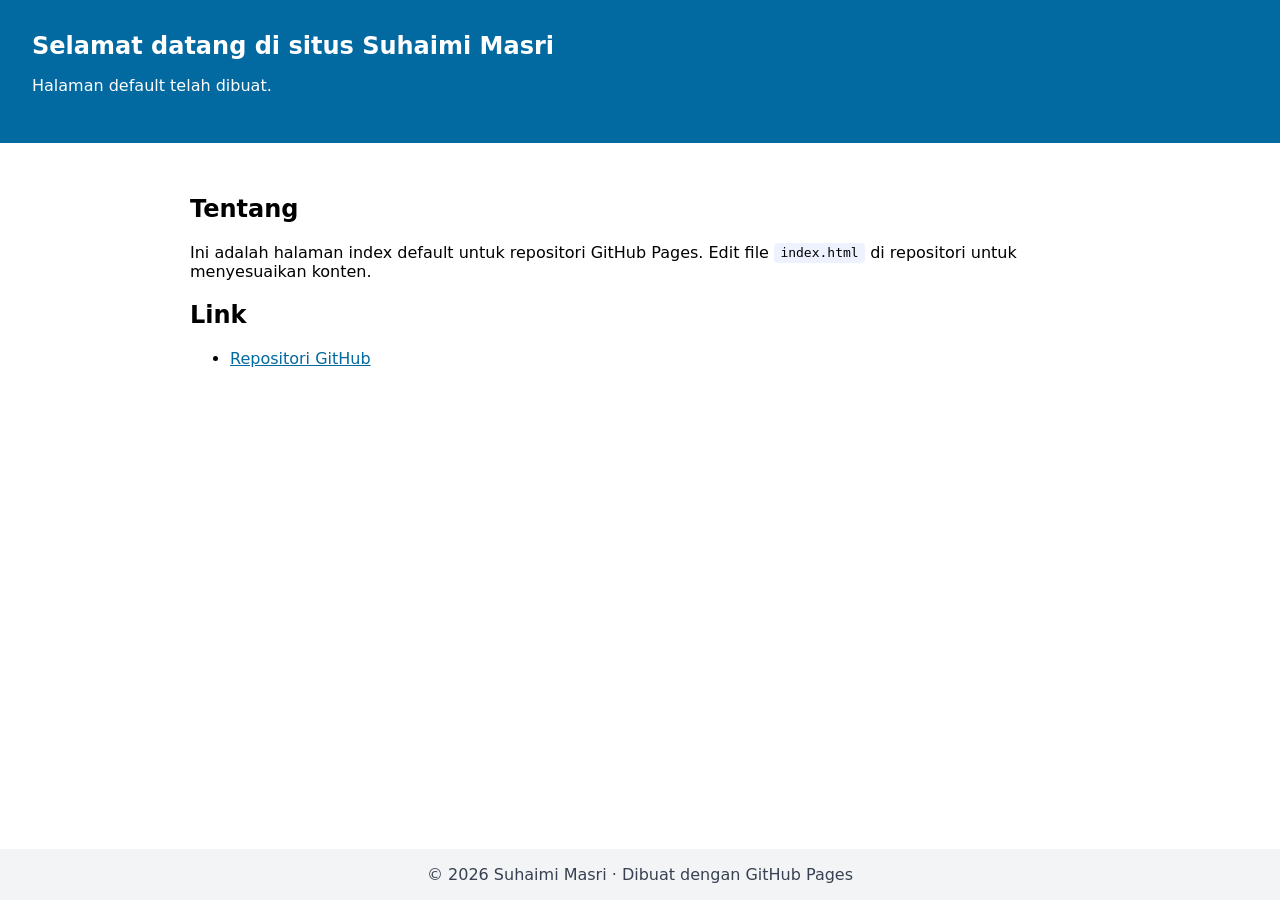
==== index.html @ 36850cec "Create default index.html" ====
<!doctype html>
<html lang="id">
<head>
  <meta charset="utf-8">
  <meta name="viewport" content="width=device-width,initial-scale=1">
  <title>Suhaimi Masri — Situs Pribadi</title>
  <meta name="description" content="Situs pribadi Suhaimi Masri.">
  <style>
    :root{color-scheme:light dark}
    body{font-family:system-ui,-apple-system,Segoe UI,Roboto,"Helvetica Neue",Arial,\"Noto Sans\",sans-serif;margin:0;display:flex;min-height:100vh;flex-direction:column}
    header{background:#0369a1;color:#fff;padding:2rem}
    header h1{margin:0;font-size:1.5rem}
    main{flex:1;padding:2rem;max-width:900px;margin:0 auto}
    footer{background:#f3f4f6;padding:1rem;text-align:center;color:#374151}
    a{color:#0369a1}
    code{background:#eef2ff;padding:0.15rem 0.4rem;border-radius:4px}
  </style>
</head>
<body>
  <header>
    <h1>Selamat datang di situs Suhaimi Masri</h1>
    <p>Halaman default telah dibuat.</p>
  </header>

  <main>
    <section>
      <h2>Tentang</h2>
      <p>Ini adalah halaman index default untuk repositori GitHub Pages. Edit file <code>index.html</code> di repositori untuk menyesuaikan konten.</p>
    </section>

    <section>
      <h2>Link</h2>
      <ul>
        <li><a href="https://github.com/suhaimi-masri-ent/suhaimi-masri-ent.github.io" target="_blank" rel="noopener">Repositori GitHub</a></li>
      </ul>
    </section>
  </main>

  <footer>&copy; <span id="year"></span> Suhaimi Masri · Dibuat dengan GitHub Pages</footer>
  <script>document.getElementById('year').textContent = new Date().getFullYear();</script>
</body>
</html>
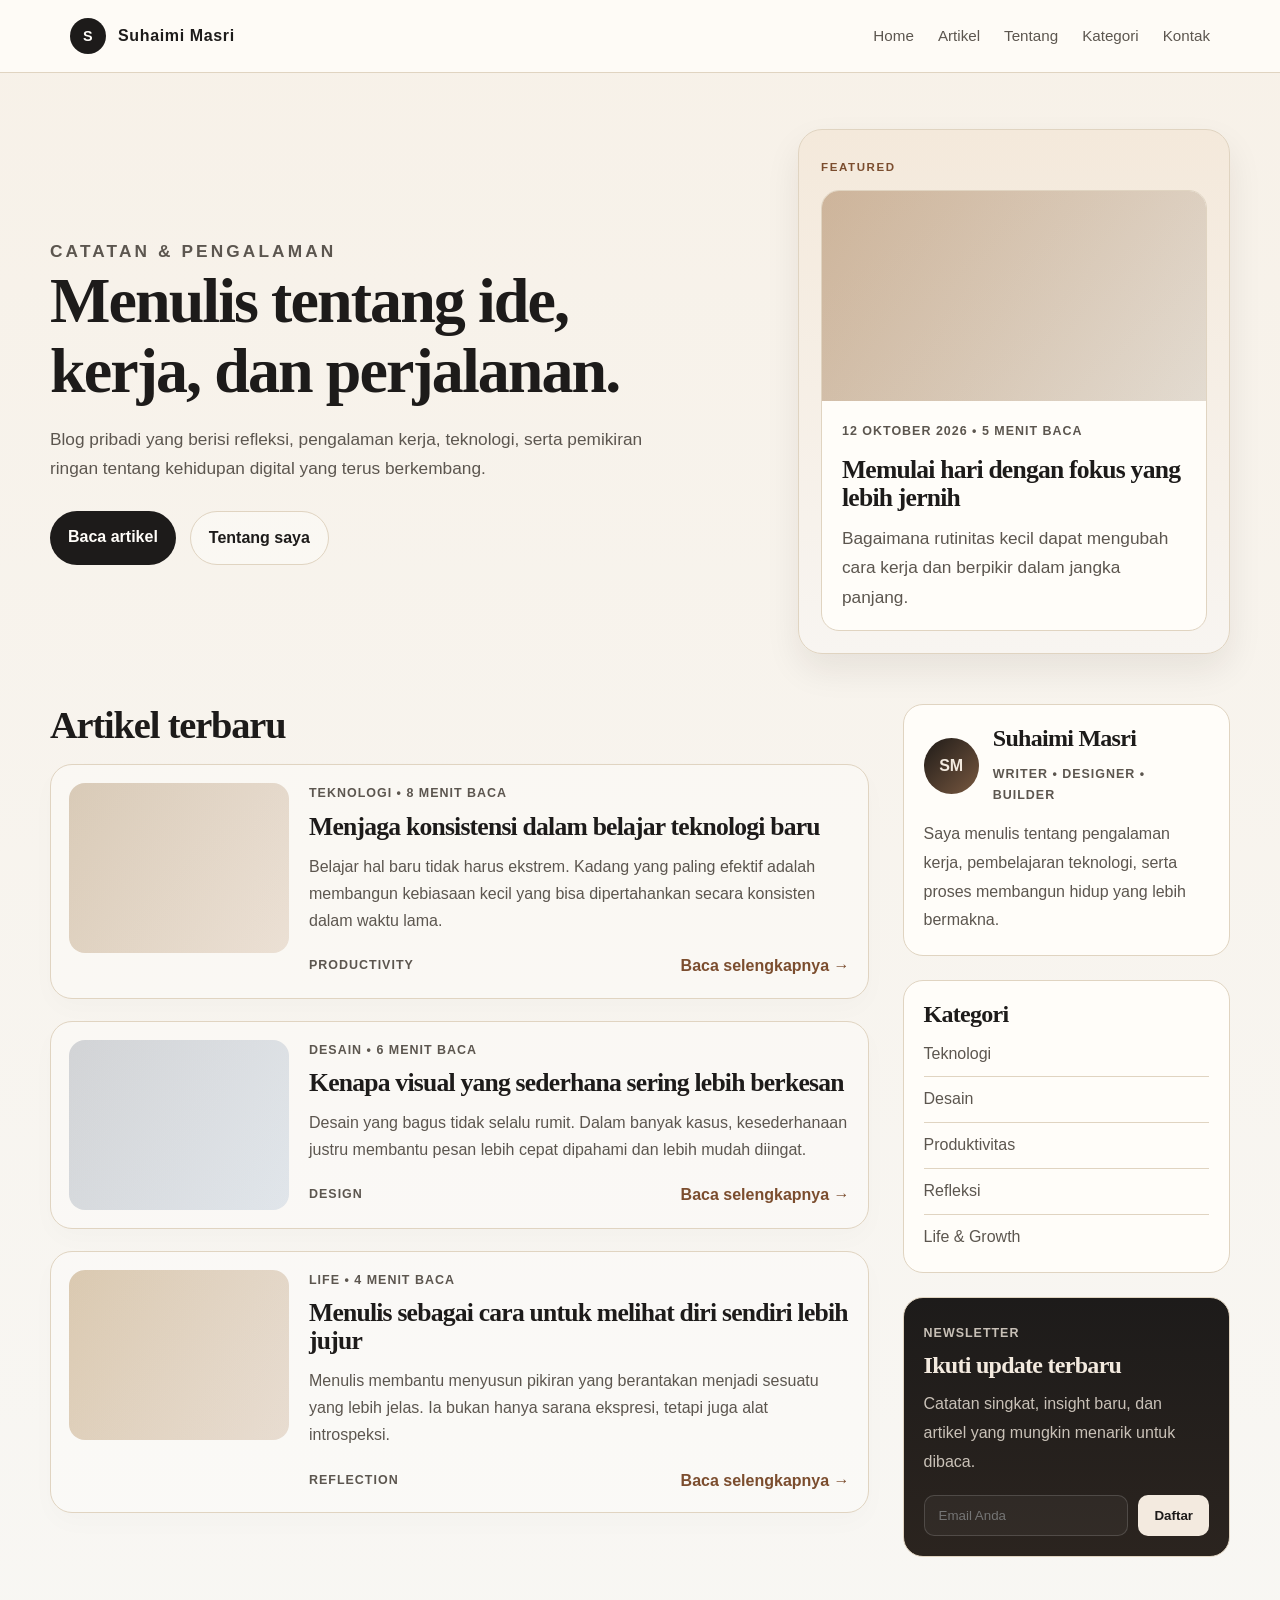
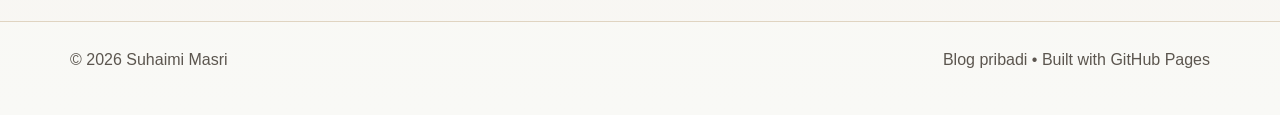
==== commit c0deaf33: "Update the GitHub Pages homepage to a blog-style layout and design." ====
--- a/index.html
+++ b/index.html
@@ -3,40 +3,592 @@
 <head>
   <meta charset="utf-8">
   <meta name="viewport" content="width=device-width,initial-scale=1">
-  <title>Suhaimi Masri — Situs Pribadi</title>
-  <meta name="description" content="Situs pribadi Suhaimi Masri.">
+  <title>Suhaimi Masri | Blog</title>
+  <meta name="description" content="Blog pribadi Suhaimi Masri — catatan, pengalaman, dan pemikiran tentang teknologi, desain, dan kehidupan digital.">
   <style>
-    :root{color-scheme:light dark}
-    body{font-family:system-ui,-apple-system,Segoe UI,Roboto,"Helvetica Neue",Arial,\"Noto Sans\",sans-serif;margin:0;display:flex;min-height:100vh;flex-direction:column}
-    header{background:#0369a1;color:#fff;padding:2rem}
-    header h1{margin:0;font-size:1.5rem}
-    main{flex:1;padding:2rem;max-width:900px;margin:0 auto}
-    footer{background:#f3f4f6;padding:1rem;text-align:center;color:#374151}
-    a{color:#0369a1}
-    code{background:#eef2ff;padding:0.15rem 0.4rem;border-radius:4px}
+    :root {
+      --bg: #f5f0e8;
+      --paper: #fffdf9;
+      --panel: #f0e6d8;
+      --card: #fffaf4;
+      --ink: #1d1b1a;
+      --muted: #5c564f;
+      --line: #e0d4c1;
+      --accent: #a86a3d;
+      --accent-strong: #7b4d2e;
+      --shadow: rgba(36, 26, 19, 0.08);
+    }
+
+    * { box-sizing: border-box; }
+    html { scroll-behavior: smooth; }
+    body {
+      margin: 0;
+      font-family: "Segoe UI", Arial, sans-serif;
+      background: linear-gradient(180deg, #f7f1e8 0%, #f8f7f4 100%);
+      color: var(--ink);
+      line-height: 1.7;
+    }
+
+    a {
+      color: inherit;
+      text-decoration: none;
+    }
+
+    img {
+      max-width: 100%;
+      display: block;
+    }
+
+    .container {
+      max-width: 1180px;
+      margin: 0 auto;
+      padding: 0 20px;
+    }
+
+    .topbar {
+      position: sticky;
+      top: 0;
+      z-index: 20;
+      background: rgba(255, 253, 249, 0.82);
+      backdrop-filter: blur(10px);
+      border-bottom: 1px solid var(--line);
+    }
+
+    .topbar-inner {
+      max-width: 1180px;
+      margin: 0 auto;
+      padding: 18px 20px;
+      display: flex;
+      align-items: center;
+      justify-content: space-between;
+      gap: 20px;
+    }
+
+    .brand {
+      display: flex;
+      align-items: center;
+      gap: 12px;
+      font-weight: 700;
+      letter-spacing: 0.04em;
+    }
+
+    .brand-mark {
+      width: 36px;
+      height: 36px;
+      display: grid;
+      place-items: center;
+      border-radius: 50%;
+      background: var(--ink);
+      color: var(--paper);
+      font-size: 0.9rem;
+    }
+
+    .nav {
+      display: flex;
+      align-items: center;
+      gap: 24px;
+      color: var(--muted);
+      font-size: 0.95rem;
+      flex-wrap: wrap;
+    }
+
+    .nav a:hover {
+      color: var(--ink);
+    }
+
+    .btn {
+      padding: 12px 18px;
+      border-radius: 999px;
+      font-weight: 600;
+      transition: 0.2s ease;
+      display: inline-block;
+    }
+
+    .btn-primary {
+      background: var(--ink);
+      color: var(--paper);
+    }
+
+    .btn-primary:hover {
+      background: var(--accent-strong);
+    }
+
+    .hero {
+      padding: 56px 0 32px;
+    }
+
+    .hero-inner {
+      display: grid;
+      grid-template-columns: 1.5fr 0.9fr;
+      gap: 28px;
+      align-items: center;
+    }
+
+    .eyebrow {
+      margin: 0 0 18px;
+      letter-spacing: 0.18em;
+      text-transform: uppercase;
+      color: var(--accent-strong);
+      font-size: 0.72rem;
+      font-weight: 700;
+    }
+
+    h1, h2, h3 {
+      font-family: Georgia, "Times New Roman", serif;
+      margin: 0;
+      line-height: 1.1;
+      letter-spacing: -0.03em;
+    }
+
+    .hero h1 {
+      font-size: clamp(2.8rem, 5vw, 5rem);
+      max-width: 640px;
+    }
+
+    .hero p {
+      color: var(--muted);
+      font-size: 1.08rem;
+      max-width: 600px;
+      margin: 18px 0 0;
+    }
+
+    .hero-actions {
+      display: flex;
+      gap: 14px;
+      margin-top: 28px;
+      flex-wrap: wrap;
+    }
+
+    .hero-card {
+      background: linear-gradient(180deg, #f4e9db 0%, #f8f5f1 100%);
+      border: 1px solid var(--line);
+      border-radius: 24px;
+      padding: 22px;
+      box-shadow: 0 16px 35px var(--shadow);
+    }
+
+    .mini-label {
+      display: inline-block;
+      font-size: 0.72rem;
+      text-transform: uppercase;
+      letter-spacing: 0.14em;
+      color: var(--accent-strong);
+      font-weight: 700;
+      margin-bottom: 12px;
+    }
+
+    .featured-box {
+      background: var(--paper);
+      border: 1px solid var(--line);
+      border-radius: 18px;
+      overflow: hidden;
+    }
+
+    .featured-thumb {
+      height: 210px;
+      background:
+        linear-gradient(135deg, rgba(168, 106, 61, 0.2), rgba(33, 29, 25, 0.06)),
+        linear-gradient(120deg, #d7c7b2, #efe7dc);
+    }
+
+    .featured-copy {
+      padding: 20px 20px 18px;
+    }
+
+    .featured-copy .meta,
+    .post-meta,
+    .tag {
+      color: var(--muted);
+      font-size: 0.78rem;
+      letter-spacing: 0.08em;
+      text-transform: uppercase;
+      font-weight: 700;
+    }
+
+    .featured-copy h3 {
+      margin-top: 14px;
+      font-size: clamp(1.5rem, 2vw, 2.1rem);
+    }
+
+    .featured-copy p {
+      margin: 12px 0 0;
+      color: var(--muted);
+    }
+
+    .main-grid {
+      display: grid;
+      grid-template-columns: minmax(0, 2fr) minmax(260px, 0.8fr);
+      gap: 34px;
+      padding: 18px 0 64px;
+    }
+
+    .section-title {
+      display: flex;
+      align-items: center;
+      justify-content: space-between;
+      gap: 16px;
+      margin-bottom: 18px;
+    }
+
+    .section-title h2 {
+      font-size: clamp(1.8rem, 3vw, 2.6rem);
+    }
+
+    .posts {
+      display: grid;
+      gap: 22px;
+    }
+
+    .post {
+      display: grid;
+      grid-template-columns: 220px minmax(0, 1fr);
+      gap: 20px;
+      padding: 18px;
+      border: 1px solid var(--line);
+      background: rgba(255,255,255,0.3);
+      border-radius: 22px;
+      box-shadow: 0 10px 26px rgba(28, 18, 11, 0.02);
+    }
+
+    .post-thumb {
+      height: 170px;
+      border-radius: 16px;
+      background: linear-gradient(135deg, rgba(122,82,54,0.12), rgba(190,146,109,0.16)),
+      linear-gradient(120deg, #e6dbc9, #f4efe8);
+      overflow: hidden;
+    }
+
+    .post-content h3 {
+      font-size: clamp(1.5rem, 2vw, 2rem);
+      margin-top: 8px;
+    }
+
+    .post-content p {
+      margin: 12px 0 0;
+      color: var(--muted);
+    }
+
+    .post-footer {
+      display: flex;
+      justify-content: space-between;
+      align-items: center;
+      gap: 12px;
+      margin-top: 18px;
+      flex-wrap: wrap;
+    }
+
+    .read-more {
+      color: var(--accent-strong);
+      font-weight: 700;
+    }
+
+    .sidebar {
+      display: grid;
+      gap: 24px;
+      align-content: start;
+    }
+
+    .widget {
+      background: var(--paper);
+      border: 1px solid var(--line);
+      border-radius: 20px;
+      padding: 20px;
+    }
+
+    .widget h3 {
+      font-size: 1.5rem;
+      margin-bottom: 12px;
+    }
+
+    .profile {
+      display: flex;
+      gap: 14px;
+      align-items: center;
+      margin-bottom: 14px;
+    }
+
+    .avatar {
+      width: 56px;
+      height: 56px;
+      border-radius: 50%;
+      display: grid;
+      place-items: center;
+      background: linear-gradient(135deg, #1f1b18, #785840);
+      color: #f3eadf;
+      font-weight: 700;
+    }
+
+    .widget p,
+    .widget li {
+      color: var(--muted);
+      margin: 0;
+      line-height: 1.8;
+    }
+
+    .widget ul {
+      list-style: none;
+      padding: 0;
+      margin: 12px 0 0;
+      display: grid;
+      gap: 8px;
+    }
+
+    .widget li {
+      border-bottom: 1px solid var(--line);
+      padding-bottom: 8px;
+    }
+
+    .widget li:last-child {
+      border-bottom: 0;
+      padding-bottom: 0;
+    }
+
+    .newsletter {
+      background: linear-gradient(180deg, #1d1b1a 0%, #2b241f 100%);
+      color: #f3eadf;
+    }
+
+    .newsletter p,
+    .newsletter .tag {
+      color: rgba(243,234,223,0.8);
+    }
+
+    .newsletter .tag {
+      display: inline-block;
+      margin-bottom: 8px;
+    }
+
+    .newsletter form {
+      display: flex;
+      gap: 10px;
+      margin-top: 18px;
+      flex-wrap: wrap;
+    }
+
+    .newsletter input {
+      flex: 1;
+      min-width: 140px;
+      border: 1px solid rgba(255,255,255,0.15);
+      background: rgba(255,255,255,0.04);
+      color: #fff;
+      border-radius: 10px;
+      padding: 12px 14px;
+    }
+
+    .newsletter button {
+      border: 0;
+      background: #f3eadf;
+      color: var(--ink);
+      border-radius: 10px;
+      padding: 12px 16px;
+      font-weight: 700;
+      cursor: pointer;
+    }
+
+    footer {
+      border-top: 1px solid var(--line);
+      background: rgba(255,255,255,0.18);
+      padding: 24px 0 42px;
+    }
+
+    .footer-inner {
+      display: flex;
+      justify-content: space-between;
+      gap: 20px;
+      flex-wrap: wrap;
+      color: var(--muted);
+    }
+
+    @media (max-width: 900px) {
+      .hero-inner,
+      .main-grid {
+        grid-template-columns: 1fr;
+      }
+
+      .post {
+        grid-template-columns: 1fr;
+      }
+    }
+
+    @media (max-width: 620px) {
+      .topbar-inner {
+        flex-direction: column;
+        align-items: flex-start;
+      }
+
+      .nav {
+        gap: 12px 18px;
+      }
+
+      .hero {
+        padding-top: 32px;
+      }
+
+      .hero-actions {
+        flex-direction: column;
+        align-items: stretch;
+      }
+
+      .btn {
+        width: 100%;
+        text-align: center;
+      }
+    }
   </style>
 </head>
 <body>
-  <header>
-    <h1>Selamat datang di situs Suhaimi Masri</h1>
-    <p>Halaman default telah dibuat.</p>
+  <header class="topbar">
+    <div class="topbar-inner">
+      <div class="brand">
+        <div class="brand-mark">S</div>
+        <span>Suhaimi Masri</span>
+      </div>
+
+      <nav class="nav" aria-label="Navigasi utama">
+        <a href="#home">Home</a>
+        <a href="#artikel">Artikel</a>
+        <a href="#tentang">Tentang</a>
+        <a href="#kategori">Kategori</a>
+        <a href="#kontak">Kontak</a>
+      </nav>
+    </div>
   </header>
 
-  <main>
-    <section>
-      <h2>Tentang</h2>
-      <p>Ini adalah halaman index default untuk repositori GitHub Pages. Edit file <code>index.html</code> di repositori untuk menyesuaikan konten.</p>
+  <main id="home">
+    <section class="hero container">
+      <div class="hero-inner">
+        <div>
+          <p class="eyebrow">Catatan & pengalaman</p>
+          <h1>Menulis tentang ide, kerja, dan perjalanan.</h1>
+          <p>
+            Blog pribadi yang berisi refleksi, pengalaman kerja, teknologi, serta pemikiran
+            ringan tentang kehidupan digital yang terus berkembang.
+          </p>
+
+          <div class="hero-actions">
+            <a class="btn btn-primary" href="#artikel">Baca artikel</a>
+            <a class="btn" href="#tentang" style="border:1px solid var(--line); background: rgba(255,255,255,0.35);">Tentang saya</a>
+          </div>
+        </div>
+
+        <aside class="hero-card" aria-label="Artikel unggulan">
+          <span class="mini-label">Featured</span>
+          <div class="featured-box">
+            <div class="featured-thumb"></div>
+            <div class="featured-copy">
+              <div class="meta">12 Oktober 2026 • 5 menit baca</div>
+              <h3>Memulai hari dengan fokus yang lebih jernih</h3>
+              <p>Bagaimana rutinitas kecil dapat mengubah cara kerja dan berpikir dalam jangka panjang.</p>
+            </div>
+          </div>
+        </aside>
+      </div>
     </section>
 
-    <section>
-      <h2>Link</h2>
-      <ul>
-        <li><a href="https://github.com/suhaimi-masri-ent/suhaimi-masri-ent.github.io" target="_blank" rel="noopener">Repositori GitHub</a></li>
-      </ul>
-    </section>
+    <div class="container main-grid">
+      <section id="artikel" aria-label="Daftar artikel">
+        <div class="section-title">
+          <h2>Artikel terbaru</h2>
+        </div>
+
+        <div class="posts">
+          <article class="post">
+            <div class="post-thumb" aria-hidden="true"></div>
+            <div class="post-content">
+              <div class="post-meta">Teknologi • 8 menit baca</div>
+              <h3>Menjaga konsistensi dalam belajar teknologi baru</h3>
+              <p>
+                Belajar hal baru tidak harus ekstrem. Kadang yang paling efektif adalah membangun kebiasaan
+                kecil yang bisa dipertahankan secara konsisten dalam waktu lama.
+              </p>
+              <div class="post-footer">
+                <span class="tag">Productivity</span>
+                <a href="#" class="read-more">Baca selengkapnya →</a>
+              </div>
+            </div>
+          </article>
+
+          <article class="post">
+            <div class="post-thumb" style="background:linear-gradient(135deg, rgba(116,121,133,0.12), rgba(158,175,192,0.2)),linear-gradient(120deg, #dfe0e1, #f1f3f5);" aria-hidden="true"></div>
+            <div class="post-content">
+              <div class="post-meta">Desain • 6 menit baca</div>
+              <h3>Kenapa visual yang sederhana sering lebih berkesan</h3>
+              <p>
+                Desain yang bagus tidak selalu rumit. Dalam banyak kasus, kesederhanaan justru membantu pesan
+                lebih cepat dipahami dan lebih mudah diingat.
+              </p>
+              <div class="post-footer">
+                <span class="tag">Design</span>
+                <a href="#" class="read-more">Baca selengkapnya →</a>
+              </div>
+            </div>
+          </article>
+
+          <article class="post">
+            <div class="post-thumb" style="background:linear-gradient(135deg, rgba(119,94,66,0.12), rgba(183,150,119,0.2)),linear-gradient(120deg, #e8d8c0, #f4eee7);" aria-hidden="true"></div>
+            <div class="post-content">
+              <div class="post-meta">Life • 4 menit baca</div>
+              <h3>Menulis sebagai cara untuk melihat diri sendiri lebih jujur</h3>
+              <p>
+                Menulis membantu menyusun pikiran yang berantakan menjadi sesuatu yang lebih jelas. Ia bukan hanya
+                sarana ekspresi, tetapi juga alat introspeksi.
+              </p>
+              <div class="post-footer">
+                <span class="tag">Reflection</span>
+                <a href="#" class="read-more">Baca selengkapnya →</a>
+              </div>
+            </div>
+          </article>
+        </div>
+      </section>
+
+      <aside class="sidebar">
+        <div class="widget" id="tentang">
+          <div class="profile">
+            <div class="avatar">SM</div>
+            <div>
+              <h3>Suhaimi Masri</h3>
+              <div class="tag">Writer • Designer • Builder</div>
+            </div>
+          </div>
+          <p>
+            Saya menulis tentang pengalaman kerja, pembelajaran teknologi, serta proses membangun hidup yang lebih bermakna.
+          </p>
+        </div>
+
+        <div class="widget" id="kategori">
+          <h3>Kategori</h3>
+          <ul>
+            <li>Teknologi</li>
+            <li>Desain</li>
+            <li>Produktivitas</li>
+            <li>Refleksi</li>
+            <li>Life & Growth</li>
+          </ul>
+        </div>
+
+        <div class="widget newsletter" id="kontak">
+          <span class="tag">Newsletter</span>
+          <h3>Ikuti update terbaru</h3>
+          <p>Catatan singkat, insight baru, dan artikel yang mungkin menarik untuk dibaca.</p>
+          <form>
+            <input type="email" aria-label="Email" placeholder="Email Anda">
+            <button type="submit">Daftar</button>
+          </form>
+        </div>
+      </aside>
+    </div>
   </main>
 
-  <footer>&copy; <span id="year"></span> Suhaimi Masri · Dibuat dengan GitHub Pages</footer>
-  <script>document.getElementById('year').textContent = new Date().getFullYear();</script>
+  <footer>
+    <div class="container footer-inner">
+      <div>© <span id="year"></span> Suhaimi Masri</div>
+      <div>Blog pribadi • Built with GitHub Pages</div>
+    </div>
+  </footer>
+
+  <script>
+    document.getElementById('year').textContent = new Date().getFullYear();
+  </script>
 </body>
 </html>
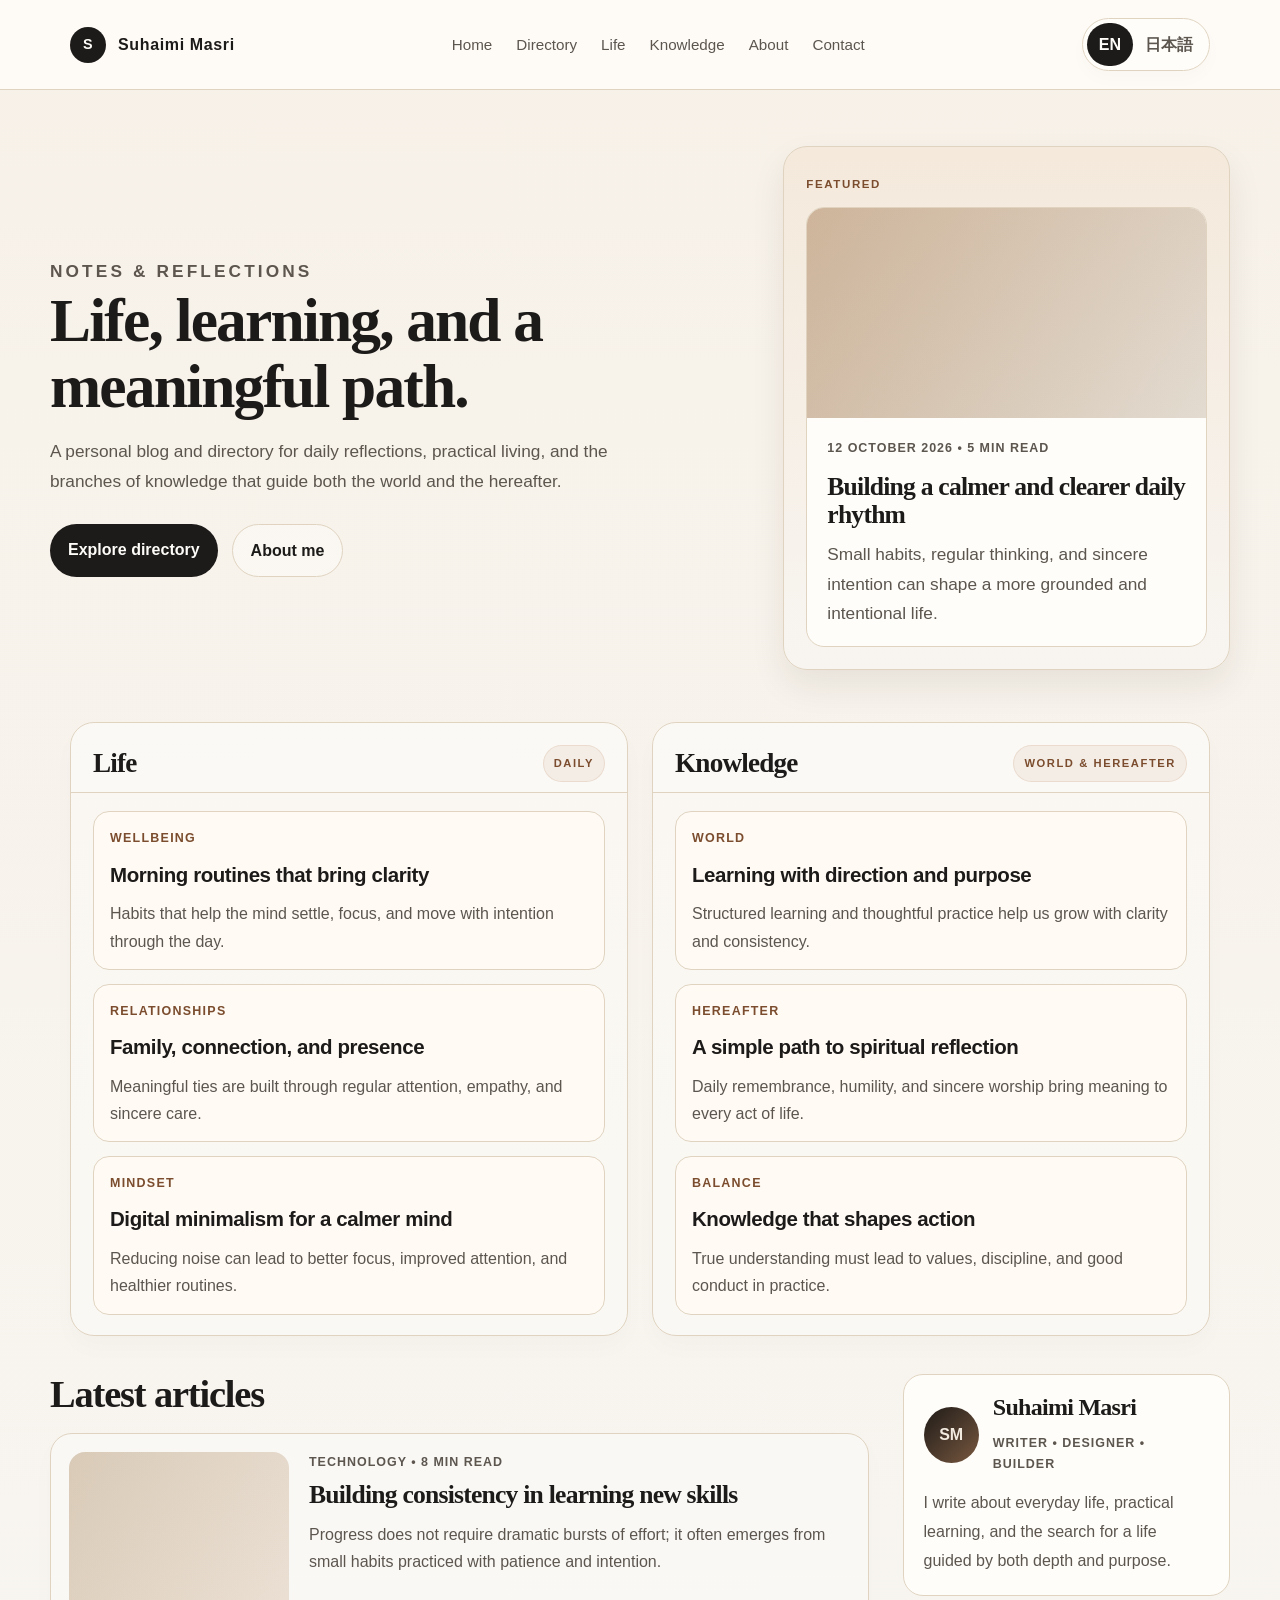
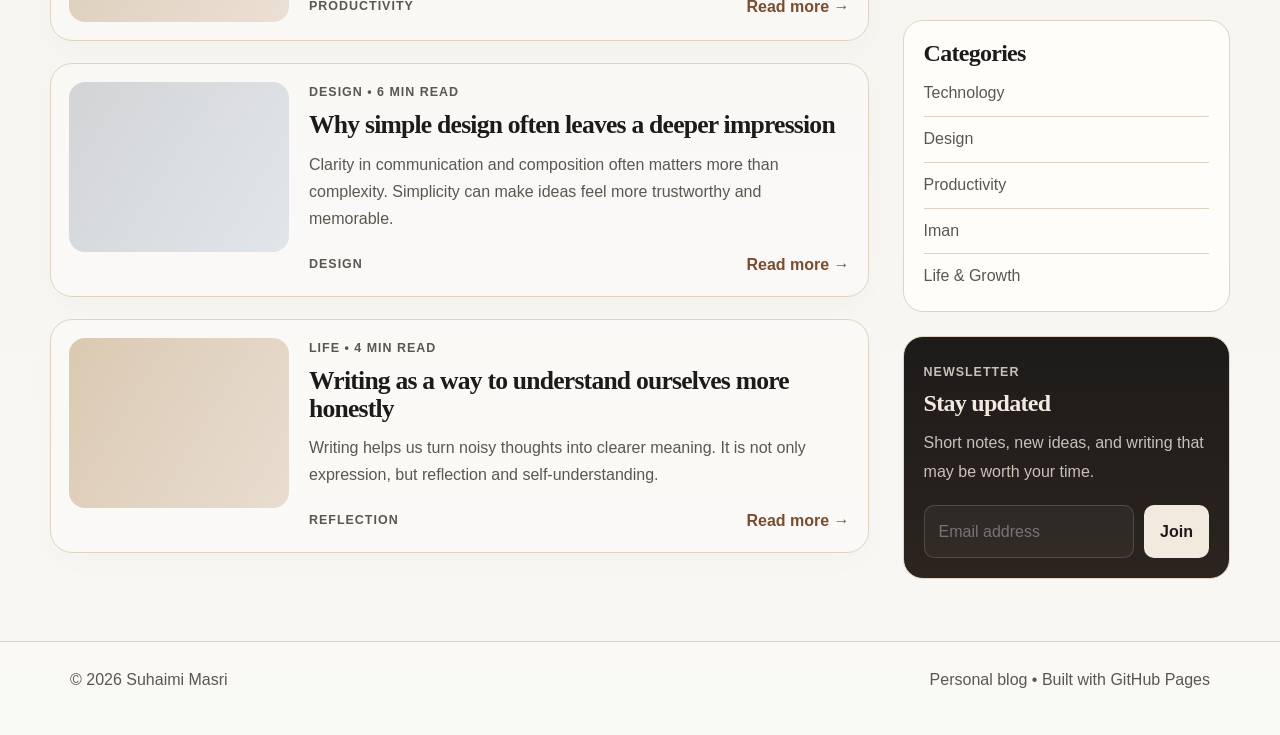
==== commit 0b1ca5c7: "Update the homepage to a blog-style directory design with English/Japanese toggle and Life + Knowled" ====
--- a/index.html
+++ b/index.html
@@ -1,10 +1,10 @@
 <!doctype html>
-<html lang="id">
+<html lang="en">
 <head>
   <meta charset="utf-8">
   <meta name="viewport" content="width=device-width,initial-scale=1">
-  <title>Suhaimi Masri | Blog</title>
-  <meta name="description" content="Blog pribadi Suhaimi Masri — catatan, pengalaman, dan pemikiran tentang teknologi, desain, dan kehidupan digital.">
+  <title>Suhaimi Masri | Life & Knowledge Directory</title>
+  <meta name="description" content="A personal blog and directory focused on life, daily reflections, and branches of knowledge for the world and the hereafter.">
   <style>
     :root {
       --bg: #f5f0e8;
@@ -17,6 +17,7 @@
       --accent: #a86a3d;
       --accent-strong: #7b4d2e;
       --shadow: rgba(36, 26, 19, 0.08);
+      --highlight: #efe1d0;
     }
 
     * { box-sizing: border-box; }
@@ -29,21 +30,11 @@
       line-height: 1.7;
     }
 
-    a {
-      color: inherit;
-      text-decoration: none;
-    }
-
-    img {
-      max-width: 100%;
-      display: block;
-    }
-
-    .container {
-      max-width: 1180px;
-      margin: 0 auto;
-      padding: 0 20px;
-    }
+    a { color: inherit; text-decoration: none; }
+    img { max-width: 100%; display: block; }
+    button, input { font: inherit; }
+
+    .container { max-width: 1180px; margin: 0 auto; padding: 0 20px; }
 
     .topbar {
       position: sticky;
@@ -87,39 +78,42 @@
       display: flex;
       align-items: center;
       gap: 24px;
+      flex-wrap: wrap;
       color: var(--muted);
       font-size: 0.95rem;
-      flex-wrap: wrap;
-    }
-
-    .nav a:hover {
-      color: var(--ink);
-    }
-
-    .btn {
-      padding: 12px 18px;
+    }
+
+    .nav a:hover { color: var(--ink); }
+
+    .lang-toggle {
+      display: inline-flex;
+      padding: 4px;
       border-radius: 999px;
-      font-weight: 600;
-      transition: 0.2s ease;
-      display: inline-block;
-    }
-
-    .btn-primary {
+      border: 1px solid var(--line);
+      background: rgba(255,255,255,0.4);
+      box-shadow: 0 8px 18px rgba(0,0,0,0.02);
+    }
+
+    .lang-btn {
+      border: 0;
+      background: transparent;
+      color: var(--muted);
+      padding: 8px 12px;
+      border-radius: 999px;
+      cursor: pointer;
+      font-weight: 700;
+      transition: all 0.2s ease;
+    }
+
+    .lang-btn.active {
       background: var(--ink);
       color: var(--paper);
     }
 
-    .btn-primary:hover {
-      background: var(--accent-strong);
-    }
-
-    .hero {
-      padding: 56px 0 32px;
-    }
-
+    .hero { padding: 56px 0 34px; }
     .hero-inner {
       display: grid;
-      grid-template-columns: 1.5fr 0.9fr;
+      grid-template-columns: 1.5fr 0.95fr;
       gap: 28px;
       align-items: center;
     }
@@ -136,19 +130,19 @@
     h1, h2, h3 {
       font-family: Georgia, "Times New Roman", serif;
       margin: 0;
-      line-height: 1.1;
+      line-height: 1.08;
       letter-spacing: -0.03em;
     }
 
     .hero h1 {
-      font-size: clamp(2.8rem, 5vw, 5rem);
-      max-width: 640px;
+      font-size: clamp(2.7rem, 4.8vw, 5rem);
+      max-width: 660px;
     }
 
     .hero p {
       color: var(--muted);
       font-size: 1.08rem;
-      max-width: 600px;
+      max-width: 620px;
       margin: 18px 0 0;
     }
 
@@ -158,6 +152,26 @@
       margin-top: 28px;
       flex-wrap: wrap;
     }
+
+    .btn {
+      display: inline-block;
+      padding: 12px 18px;
+      border-radius: 999px;
+      font-weight: 600;
+      transition: 0.2s ease;
+    }
+
+    .btn-primary {
+      background: var(--ink);
+      color: var(--paper);
+    }
+
+    .btn-secondary {
+      border: 1px solid var(--line);
+      background: rgba(255,255,255,0.35);
+    }
+
+    .btn:hover { transform: translateY(-1px); }
 
     .hero-card {
       background: linear-gradient(180deg, #f4e9db 0%, #f8f5f1 100%);
@@ -195,9 +209,7 @@
       padding: 20px 20px 18px;
     }
 
-    .featured-copy .meta,
-    .post-meta,
-    .tag {
+    .meta, .tag {
       color: var(--muted);
       font-size: 0.78rem;
       letter-spacing: 0.08em;
@@ -215,11 +227,84 @@
       color: var(--muted);
     }
 
+    .directory-grid {
+      display: grid;
+      grid-template-columns: repeat(2, minmax(0, 1fr));
+      gap: 24px;
+      padding: 18px 0 26px;
+    }
+
+    .directory-card {
+      border-radius: 24px;
+      border: 1px solid var(--line);
+      background: rgba(255,255,255,0.3);
+      overflow: hidden;
+      box-shadow: 0 12px 25px rgba(0,0,0,0.02);
+    }
+
+    .directory-header {
+      padding: 22px 22px 10px;
+      display: flex;
+      align-items: center;
+      justify-content: space-between;
+      gap: 10px;
+      border-bottom: 1px solid var(--line);
+      background: rgba(255,255,255,0.22);
+    }
+
+    .directory-header h3 {
+      font-size: clamp(1.7rem, 2vw, 2.4rem);
+    }
+
+    .badge {
+      font-size: 0.7rem;
+      letter-spacing: 0.14em;
+      text-transform: uppercase;
+      font-weight: 700;
+      padding: 8px 10px;
+      background: rgba(168, 106, 61, 0.08);
+      color: var(--accent-strong);
+      border: 1px solid rgba(168, 106, 61, 0.14);
+      border-radius: 999px;
+    }
+
+    .directory-body {
+      padding: 18px 22px 20px;
+      display: grid;
+      gap: 14px;
+    }
+
+    .directory-item {
+      display: grid;
+      gap: 8px;
+      padding: 16px 16px 14px;
+      border-radius: 16px;
+      background: var(--card);
+      border: 1px solid var(--line);
+    }
+
+    .directory-item h4 {
+      margin: 0;
+      font-size: 1.28rem;
+      letter-spacing: -0.02em;
+    }
+
+    .directory-item p {
+      margin: 0;
+      color: var(--muted);
+      line-height: 1.7;
+    }
+
+    .directory-item .meta {
+      color: var(--accent-strong);
+      letter-spacing: 0.1em;
+    }
+
     .main-grid {
       display: grid;
       grid-template-columns: minmax(0, 2fr) minmax(260px, 0.8fr);
       gap: 34px;
-      padding: 18px 0 64px;
+      padding: 12px 0 62px;
     }
 
     .section-title {
@@ -253,8 +338,7 @@
     .post-thumb {
       height: 170px;
       border-radius: 16px;
-      background: linear-gradient(135deg, rgba(122,82,54,0.12), rgba(190,146,109,0.16)),
-      linear-gradient(120deg, #e6dbc9, #f4efe8);
+      background: linear-gradient(135deg, rgba(122,82,54,0.12), rgba(190,146,109,0.16)), linear-gradient(120deg, #e6dbc9, #f4efe8);
       overflow: hidden;
     }
 
@@ -295,10 +379,7 @@
       padding: 20px;
     }
 
-    .widget h3 {
-      font-size: 1.5rem;
-      margin-bottom: 12px;
-    }
+    .widget h3 { font-size: 1.5rem; margin-bottom: 12px; }
 
     .profile {
       display: flex;
@@ -318,8 +399,7 @@
       font-weight: 700;
     }
 
-    .widget p,
-    .widget li {
+    .widget p, .widget li {
       color: var(--muted);
       margin: 0;
       line-height: 1.8;
@@ -348,8 +428,7 @@
       color: #f3eadf;
     }
 
-    .newsletter p,
-    .newsletter .tag {
+    .newsletter p, .newsletter .tag {
       color: rgba(243,234,223,0.8);
     }
 
@@ -400,14 +479,8 @@
     }
 
     @media (max-width: 900px) {
-      .hero-inner,
-      .main-grid {
-        grid-template-columns: 1fr;
-      }
-
-      .post {
-        grid-template-columns: 1fr;
-      }
+      .hero-inner, .main-grid, .directory-grid { grid-template-columns: 1fr; }
+      .post { grid-template-columns: 1fr; }
     }
 
     @media (max-width: 620px) {
@@ -416,23 +489,12 @@
         align-items: flex-start;
       }
 
-      .nav {
-        gap: 12px 18px;
-      }
-
-      .hero {
-        padding-top: 32px;
-      }
-
-      .hero-actions {
-        flex-direction: column;
-        align-items: stretch;
-      }
-
-      .btn {
-        width: 100%;
-        text-align: center;
-      }
+      .nav { gap: 12px 18px; }
+      .hero { padding-top: 32px; }
+      .hero-actions { flex-direction: column; align-items: stretch; }
+      .btn { width: 100%; text-align: center; }
+      .lang-toggle { width: 100%; justify-content: stretch; }
+      .lang-btn { flex: 1; }
     }
   </style>
 </head>
@@ -441,16 +503,22 @@
     <div class="topbar-inner">
       <div class="brand">
         <div class="brand-mark">S</div>
-        <span>Suhaimi Masri</span>
+        <span id="brandText">Suhaimi Masri</span>
       </div>
 
-      <nav class="nav" aria-label="Navigasi utama">
-        <a href="#home">Home</a>
-        <a href="#artikel">Artikel</a>
-        <a href="#tentang">Tentang</a>
-        <a href="#kategori">Kategori</a>
-        <a href="#kontak">Kontak</a>
+      <nav class="nav" aria-label="Main navigation">
+        <a href="#home" data-i18n="navHome">Home</a>
+        <a href="#directory" data-i18n="navDirectory">Directory</a>
+        <a href="#life" data-i18n="navLife">Life</a>
+        <a href="#knowledge" data-i18n="navKnowledge">Knowledge</a>
+        <a href="#about" data-i18n="navAbout">About</a>
+        <a href="#contact" data-i18n="navContact">Contact</a>
       </nav>
+
+      <div class="lang-toggle" aria-label="Language selector">
+        <button class="lang-btn active" type="button" data-lang="en">EN</button>
+        <button class="lang-btn" type="button" data-lang="ja">日本語</button>
+      </div>
     </div>
   </header>
 
@@ -458,52 +526,102 @@
     <section class="hero container">
       <div class="hero-inner">
         <div>
-          <p class="eyebrow">Catatan & pengalaman</p>
-          <h1>Menulis tentang ide, kerja, dan perjalanan.</h1>
-          <p>
-            Blog pribadi yang berisi refleksi, pengalaman kerja, teknologi, serta pemikiran
-            ringan tentang kehidupan digital yang terus berkembang.
+          <p class="eyebrow" data-i18n="eyebrow">Notes & reflections</p>
+          <h1 id="heroTitle">Life, learning, and a meaningful path.</h1>
+          <p id="heroText">
+            A personal blog and directory for daily reflections, practical living, and the branches of knowledge that guide both the world and the hereafter.
           </p>
 
           <div class="hero-actions">
-            <a class="btn btn-primary" href="#artikel">Baca artikel</a>
-            <a class="btn" href="#tentang" style="border:1px solid var(--line); background: rgba(255,255,255,0.35);">Tentang saya</a>
+            <a class="btn btn-primary" href="#directory" data-i18n="ctaPrimary">Explore directory</a>
+            <a class="btn btn-secondary" href="#about" data-i18n="ctaSecondary">About me</a>
           </div>
         </div>
 
-        <aside class="hero-card" aria-label="Artikel unggulan">
-          <span class="mini-label">Featured</span>
+        <aside class="hero-card" aria-label="Featured post">
+          <span class="mini-label" data-i18n="featuredLabel">Featured</span>
           <div class="featured-box">
             <div class="featured-thumb"></div>
             <div class="featured-copy">
-              <div class="meta">12 Oktober 2026 • 5 menit baca</div>
-              <h3>Memulai hari dengan fokus yang lebih jernih</h3>
-              <p>Bagaimana rutinitas kecil dapat mengubah cara kerja dan berpikir dalam jangka panjang.</p>
+              <div class="meta" data-i18n="featuredMeta">12 October 2026 • 5 min read</div>
+              <h3 id="featuredTitle">Building a calmer and clearer daily rhythm</h3>
+              <p id="featuredText">
+                Small habits, regular thinking, and sincere intention can shape a more grounded and intentional life.
+              </p>
             </div>
           </div>
         </aside>
       </div>
     </section>
 
+    <section id="directory" class="container">
+      <div class="directory-grid">
+        <article class="directory-card">
+          <div class="directory-header">
+            <h3 data-i18n="lifeTitle">Life</h3>
+            <span class="badge" data-i18n="lifeBadge">Daily</span>
+          </div>
+          <div class="directory-body">
+            <div class="directory-item">
+              <div class="meta" data-i18n="lifeMeta1">Wellbeing</div>
+              <h4 data-i18n="lifeEntryTitle1">Morning routines that bring clarity</h4>
+              <p data-i18n="lifeEntryText1">Habits that help the mind settle, focus, and move with intention through the day.</p>
+            </div>
+            <div class="directory-item">
+              <div class="meta" data-i18n="lifeMeta2">Relationships</div>
+              <h4 data-i18n="lifeEntryTitle2">Family, connection, and presence</h4>
+              <p data-i18n="lifeEntryText2">Meaningful ties are built through regular attention, empathy, and sincere care.</p>
+            </div>
+            <div class="directory-item">
+              <div class="meta" data-i18n="lifeMeta3">Mindset</div>
+              <h4 data-i18n="lifeEntryTitle3">Digital minimalism for a calmer mind</h4>
+              <p data-i18n="lifeEntryText3">Reducing noise can lead to better focus, improved attention, and healthier routines.</p>
+            </div>
+          </div>
+        </article>
+
+        <article class="directory-card">
+          <div class="directory-header">
+            <h3 data-i18n="knowledgeTitle">Knowledge</h3>
+            <span class="badge" data-i18n="knowledgeBadge">World & Hereafter</span>
+          </div>
+          <div class="directory-body">
+            <div class="directory-item">
+              <div class="meta" data-i18n="knowledgeMeta1">World</div>
+              <h4 data-i18n="knowledgeEntryTitle1">Learning with direction and purpose</h4>
+              <p data-i18n="knowledgeEntryText1">Structured learning and thoughtful practice help us grow with clarity and consistency.</p>
+            </div>
+            <div class="directory-item">
+              <div class="meta" data-i18n="knowledgeMeta2">Hereafter</div>
+              <h4 data-i18n="knowledgeEntryTitle2">A simple path to spiritual reflection</h4>
+              <p data-i18n="knowledgeEntryText2">Daily remembrance, humility, and sincere worship bring meaning to every act of life.</p>
+            </div>
+            <div class="directory-item">
+              <div class="meta" data-i18n="knowledgeMeta3">Balance</div>
+              <h4 data-i18n="knowledgeEntryTitle3">Knowledge that shapes action</h4>
+              <p data-i18n="knowledgeEntryText3">True understanding must lead to values, discipline, and good conduct in practice.</p>
+            </div>
+          </div>
+        </article>
+      </div>
+    </section>
+
     <div class="container main-grid">
-      <section id="artikel" aria-label="Daftar artikel">
+      <section aria-label="Latest articles">
         <div class="section-title">
-          <h2>Artikel terbaru</h2>
+          <h2 data-i18n="latestTitle">Latest articles</h2>
         </div>
 
         <div class="posts">
           <article class="post">
             <div class="post-thumb" aria-hidden="true"></div>
             <div class="post-content">
-              <div class="post-meta">Teknologi • 8 menit baca</div>
-              <h3>Menjaga konsistensi dalam belajar teknologi baru</h3>
-              <p>
-                Belajar hal baru tidak harus ekstrem. Kadang yang paling efektif adalah membangun kebiasaan
-                kecil yang bisa dipertahankan secara konsisten dalam waktu lama.
-              </p>
+              <div class="meta" data-i18n="postMeta1">Technology • 8 min read</div>
+              <h3 data-i18n="postTitle1">Building consistency in learning new skills</h3>
+              <p data-i18n="postText1">Progress does not require dramatic bursts of effort; it often emerges from small habits practiced with patience and intention.</p>
               <div class="post-footer">
-                <span class="tag">Productivity</span>
-                <a href="#" class="read-more">Baca selengkapnya →</a>
+                <span class="tag" data-i18n="tag1">Productivity</span>
+                <a href="#" class="read-more" data-i18n="readMore">Read more →</a>
               </div>
             </div>
           </article>
@@ -511,15 +629,12 @@
           <article class="post">
             <div class="post-thumb" style="background:linear-gradient(135deg, rgba(116,121,133,0.12), rgba(158,175,192,0.2)),linear-gradient(120deg, #dfe0e1, #f1f3f5);" aria-hidden="true"></div>
             <div class="post-content">
-              <div class="post-meta">Desain • 6 menit baca</div>
-              <h3>Kenapa visual yang sederhana sering lebih berkesan</h3>
-              <p>
-                Desain yang bagus tidak selalu rumit. Dalam banyak kasus, kesederhanaan justru membantu pesan
-                lebih cepat dipahami dan lebih mudah diingat.
-              </p>
+              <div class="meta" data-i18n="postMeta2">Design • 6 min read</div>
+              <h3 data-i18n="postTitle2">Why simple design often leaves a deeper impression</h3>
+              <p data-i18n="postText2">Clarity in communication and composition often matters more than complexity. Simplicity can make ideas feel more trustworthy and memorable.</p>
               <div class="post-footer">
-                <span class="tag">Design</span>
-                <a href="#" class="read-more">Baca selengkapnya →</a>
+                <span class="tag" data-i18n="tag2">Design</span>
+                <a href="#" class="read-more" data-i18n="readMore">Read more →</a>
               </div>
             </div>
           </article>
@@ -527,53 +642,50 @@
           <article class="post">
             <div class="post-thumb" style="background:linear-gradient(135deg, rgba(119,94,66,0.12), rgba(183,150,119,0.2)),linear-gradient(120deg, #e8d8c0, #f4eee7);" aria-hidden="true"></div>
             <div class="post-content">
-              <div class="post-meta">Life • 4 menit baca</div>
-              <h3>Menulis sebagai cara untuk melihat diri sendiri lebih jujur</h3>
-              <p>
-                Menulis membantu menyusun pikiran yang berantakan menjadi sesuatu yang lebih jelas. Ia bukan hanya
-                sarana ekspresi, tetapi juga alat introspeksi.
-              </p>
+              <div class="meta" data-i18n="postMeta3">Life • 4 min read</div>
+              <h3 data-i18n="postTitle3">Writing as a way to understand ourselves more honestly</h3>
+              <p data-i18n="postText3">Writing helps us turn noisy thoughts into clearer meaning. It is not only expression, but reflection and self-understanding.</p>
               <div class="post-footer">
-                <span class="tag">Reflection</span>
-                <a href="#" class="read-more">Baca selengkapnya →</a>
+                <span class="tag" data-i18n="tag3">Reflection</span>
+                <a href="#" class="read-more" data-i18n="readMore">Read more →</a>
               </div>
             </div>
           </article>
         </div>
       </section>
 
-      <aside class="sidebar">
-        <div class="widget" id="tentang">
+      <aside class="sidebar" id="about">
+        <div class="widget">
           <div class="profile">
             <div class="avatar">SM</div>
             <div>
-              <h3>Suhaimi Masri</h3>
-              <div class="tag">Writer • Designer • Builder</div>
+              <h3 data-i18n="aboutName">Suhaimi Masri</h3>
+              <div class="tag" data-i18n="aboutRole">Writer • Designer • Builder</div>
             </div>
           </div>
-          <p>
-            Saya menulis tentang pengalaman kerja, pembelajaran teknologi, serta proses membangun hidup yang lebih bermakna.
+          <p data-i18n="aboutText">
+            I write about everyday life, practical learning, and the search for a life guided by both depth and purpose.
           </p>
         </div>
 
-        <div class="widget" id="kategori">
-          <h3>Kategori</h3>
+        <div class="widget">
+          <h3 data-i18n="categoriesTitle">Categories</h3>
           <ul>
-            <li>Teknologi</li>
-            <li>Desain</li>
-            <li>Produktivitas</li>
-            <li>Refleksi</li>
-            <li>Life & Growth</li>
+            <li data-i18n="cat1">Technology</li>
+            <li data-i18n="cat2">Design</li>
+            <li data-i18n="cat3">Productivity</li>
+            <li data-i18n="cat4">Iman</li>
+            <li data-i18n="cat5">Life & Growth</li>
           </ul>
         </div>
 
-        <div class="widget newsletter" id="kontak">
-          <span class="tag">Newsletter</span>
-          <h3>Ikuti update terbaru</h3>
-          <p>Catatan singkat, insight baru, dan artikel yang mungkin menarik untuk dibaca.</p>
+        <div class="widget newsletter" id="contact">
+          <span class="tag" data-i18n="newsletterTag">Newsletter</span>
+          <h3 data-i18n="newsletterTitle">Stay updated</h3>
+          <p data-i18n="newsletterText">Short notes, new ideas, and writing that may be worth your time.</p>
           <form>
-            <input type="email" aria-label="Email" placeholder="Email Anda">
-            <button type="submit">Daftar</button>
+            <input type="email" aria-label="Email" placeholder="Email address" data-i18n-placeholder="emailPlaceholder">
+            <button type="submit" data-i18n="newsletterButton">Join</button>
           </form>
         </div>
       </aside>
@@ -583,12 +695,185 @@
   <footer>
     <div class="container footer-inner">
       <div>© <span id="year"></span> Suhaimi Masri</div>
-      <div>Blog pribadi • Built with GitHub Pages</div>
+      <div data-i18n="footerText">Personal blog • Built with GitHub Pages</div>
     </div>
   </footer>
 
   <script>
+    const i18n = {
+      en: {
+        brandText: 'Suhaimi Masri',
+        navHome: 'Home',
+        navDirectory: 'Directory',
+        navLife: 'Life',
+        navKnowledge: 'Knowledge',
+        navAbout: 'About',
+        navContact: 'Contact',
+        eyebrow: 'Notes & reflections',
+        heroTitle: 'Life, learning, and a meaningful path.',
+        heroText: 'A personal blog and directory for daily reflections, practical living, and the branches of knowledge that guide both the world and the hereafter.',
+        ctaPrimary: 'Explore directory',
+        ctaSecondary: 'About me',
+        featuredLabel: 'Featured',
+        featuredMeta: '12 October 2026 • 5 min read',
+        featuredTitle: 'Building a calmer and clearer daily rhythm',
+        featuredText: 'Small habits, regular thinking, and sincere intention can shape a more grounded and intentional life.',
+        lifeTitle: 'Life',
+        lifeBadge: 'Daily',
+        lifeMeta1: 'Wellbeing',
+        lifeEntryTitle1: 'Morning routines that bring clarity',
+        lifeEntryText1: 'Habits that help the mind settle, focus, and move with intention through the day.',
+        lifeMeta2: 'Relationships',
+        lifeEntryTitle2: 'Family, connection, and presence',
+        lifeEntryText2: 'Meaningful ties are built through regular attention, empathy, and sincere care.',
+        lifeMeta3: 'Mindset',
+        lifeEntryTitle3: 'Digital minimalism for a calmer mind',
+        lifeEntryText3: 'Reducing noise can lead to better focus, improved attention, and healthier routines.',
+        knowledgeTitle: 'Knowledge',
+        knowledgeBadge: 'World & Hereafter',
+        knowledgeMeta1: 'World',
+        knowledgeEntryTitle1: 'Learning with direction and purpose',
+        knowledgeEntryText1: 'Structured learning and thoughtful practice help us grow with clarity and consistency.',
+        knowledgeMeta2: 'Hereafter',
+        knowledgeEntryTitle2: 'A simple path to spiritual reflection',
+        knowledgeEntryText2: 'Daily remembrance, humility, and sincere worship bring meaning to every act of life.',
+        knowledgeMeta3: 'Balance',
+        knowledgeEntryTitle3: 'Knowledge that shapes action',
+        knowledgeEntryText3: 'True understanding must lead to values, discipline, and good conduct in practice.',
+        latestTitle: 'Latest articles',
+        postMeta1: 'Technology • 8 min read',
+        postTitle1: 'Building consistency in learning new skills',
+        postText1: 'Progress does not require dramatic bursts of effort; it often emerges from small habits practiced with patience and intention.',
+        tag1: 'Productivity',
+        postMeta2: 'Design • 6 min read',
+        postTitle2: 'Why simple design often leaves a deeper impression',
+        postText2: 'Clarity in communication and composition often matters more than complexity. Simplicity can make ideas feel more trustworthy and memorable.',
+        tag2: 'Design',
+        postMeta3: 'Life • 4 min read',
+        postTitle3: 'Writing as a way to understand ourselves more honestly',
+        postText3: 'Writing helps us turn noisy thoughts into clearer meaning. It is not only expression, but reflection and self-understanding.',
+        tag3: 'Reflection',
+        readMore: 'Read more →',
+        aboutName: 'Suhaimi Masri',
+        aboutRole: 'Writer • Designer • Builder',
+        aboutText: 'I write about everyday life, practical learning, and the search for a life guided by both depth and purpose.',
+        categoriesTitle: 'Categories',
+        cat1: 'Technology',
+        cat2: 'Design',
+        cat3: 'Productivity',
+        cat4: 'Iman',
+        cat5: 'Life & Growth',
+        newsletterTag: 'Newsletter',
+        newsletterTitle: 'Stay updated',
+        newsletterText: 'Short notes, new ideas, and writing that may be worth your time.',
+        emailPlaceholder: 'Email address',
+        newsletterButton: 'Join',
+        footerText: 'Personal blog • Built with GitHub Pages'
+      },
+      ja: {
+        brandText: 'スハイミ・マスリ',
+        navHome: 'ホーム',
+        navDirectory: 'ディレクトリ',
+        navLife: '人生',
+        navKnowledge: '知識',
+        navAbout: '自己紹介',
+        navContact: '連絡先',
+        eyebrow: 'メモと振り返り',
+        heroTitle: '人生、学び、そして意味ある道。',
+        heroText: '日々の省察、実践的な暮らし、そしてこの世とあの世を導く知の分野を扱う個人ブログとディレクトリです。',
+        ctaPrimary: 'ディレクトリを見る',
+        ctaSecondary: 'プロフィール',
+        featuredLabel: '特集',
+        featuredMeta: '2026年10月12日 • 5分で読める',
+        featuredTitle: '落ち着いて明確な1日を作る',
+        featuredText: '小さな習慣、日々の考え、誠実な意志が、より穏やかで意識的な人生を形づくります。',
+        lifeTitle: '人生',
+        lifeBadge: '日常',
+        lifeMeta1: '健康',
+        lifeEntryTitle1: '頭を静かに整える朝の習慣',
+        lifeEntryText1: '心を落ち着かせ、集中し、意識を持って一日を進める習慣です。',
+        lifeMeta2: '人間関係',
+        lifeEntryTitle2: '家族とつながり、在ることの大切さ',
+        lifeEntryText2: '真剣な関心と共感、誠実な配慮が、意味あるつながりを育みます。',
+        lifeMeta3: '考え方',
+        lifeEntryTitle3: '心を落ち着かせるデジタルミニマリズム',
+        lifeEntryText3: 'ノイズを減らすことで、集中力、注意力、健康的な習慣を取り戻せます。',
+        knowledgeTitle: '知識',
+        knowledgeBadge: '現世と来世',
+        knowledgeMeta1: '現世',
+        knowledgeEntryTitle1: '方向性と目的を持った学び',
+        knowledgeEntryText1: '構造化された学びと丁寧な実践は、明確さと一貫性を持って成長を支えます。',
+        knowledgeMeta2: '来世',
+        knowledgeEntryTitle2: '霊的な省察へのシンプルな道',
+        knowledgeEntryText2: '日々の記憶、謙虚さ、誠実な礼拝は、人生のあらゆる行いに意味を与えます。',
+        knowledgeMeta3: 'バランス',
+        knowledgeEntryTitle3: '行動へと変わる知識',
+        knowledgeEntryText3: '真の理解は、価値観・規律・良い実践へとつながる必要があります。',
+        latestTitle: '最新記事',
+        postMeta1: 'テクノロジー • 8分で読める',
+        postTitle1: '新しいスキルを学ぶための一貫性',
+        postText1: '進歩は大きな爆発ではなく、忍耐と意志を持って継続される小さな習慣から生まれます。',
+        tag1: '生産性',
+        postMeta2: 'デザイン • 6分で読める',
+        postTitle2: 'シンプルなデザインが深く印象に残る理由',
+        postText2: '伝達と構成の明瞭さは、複雑さよりも重要な場合が多く、シンプルさは信頼感と記憶に残りやすくなります。',
+        tag2: 'デザイン',
+        postMeta3: '人生 • 4分で読める',
+        postTitle3: '自分をより正直に理解するための文章',
+        postText3: '書くことは、雑然とした思考をより明確な意味へと変えます。それは表現だけでなく、内省と自己理解でもあります。',
+        tag3: '内省',
+        readMore: '続きを読む →',
+        aboutName: 'スハイミ・マスリ',
+        aboutRole: 'ライター • デザイナー • ビルダー',
+        aboutText: '私は日常生活、実践的な学び、深さと目的を持つ人生を探求することについて書いています。',
+        categoriesTitle: 'カテゴリー',
+        cat1: 'テクノロジー',
+        cat2: 'デザイン',
+        cat3: '生産性',
+        cat4: '信仰',
+        cat5: '人生と成長',
+        newsletterTag: 'ニュースレター',
+        newsletterTitle: '更新を受け取る',
+        newsletterText: '短いメモ、新しいアイデア、価値のある文章をお届けします。',
+        emailPlaceholder: 'メールアドレス',
+        newsletterButton: '参加',
+        footerText: '個人ブログ • GitHub Pagesで構築'
+      }
+    };
+
+    const elements = document.querySelectorAll('[data-i18n]');
+    const placeholders = document.querySelectorAll('[data-i18n-placeholder]');
+    const buttons = document.querySelectorAll('.lang-btn');
+
+    function applyLanguage(lang) {
+      const dict = i18n[lang];
+      if (!dict) return;
+
+      document.documentElement.lang = lang === 'ja' ? 'ja' : 'en';
+
+      elements.forEach((el) => {
+        const key = el.dataset.i18n;
+        if (dict[key]) {
+          el.textContent = dict[key];
+        }
+      });
+
+      placeholders.forEach((el) => {
+        const key = el.dataset.i18nPlaceholder;
+        if (dict[key]) el.setAttribute('placeholder', dict[key]);
+      });
+
+      buttons.forEach((btn) => {
+        btn.classList.toggle('active', btn.dataset.lang === lang);
+      });
+    }
+
+    buttons.forEach((btn) => {
+      btn.addEventListener('click', () => applyLanguage(btn.dataset.lang));
+    });
+
     document.getElementById('year').textContent = new Date().getFullYear();
+    applyLanguage('en');
   </script>
 </body>
 </html>
